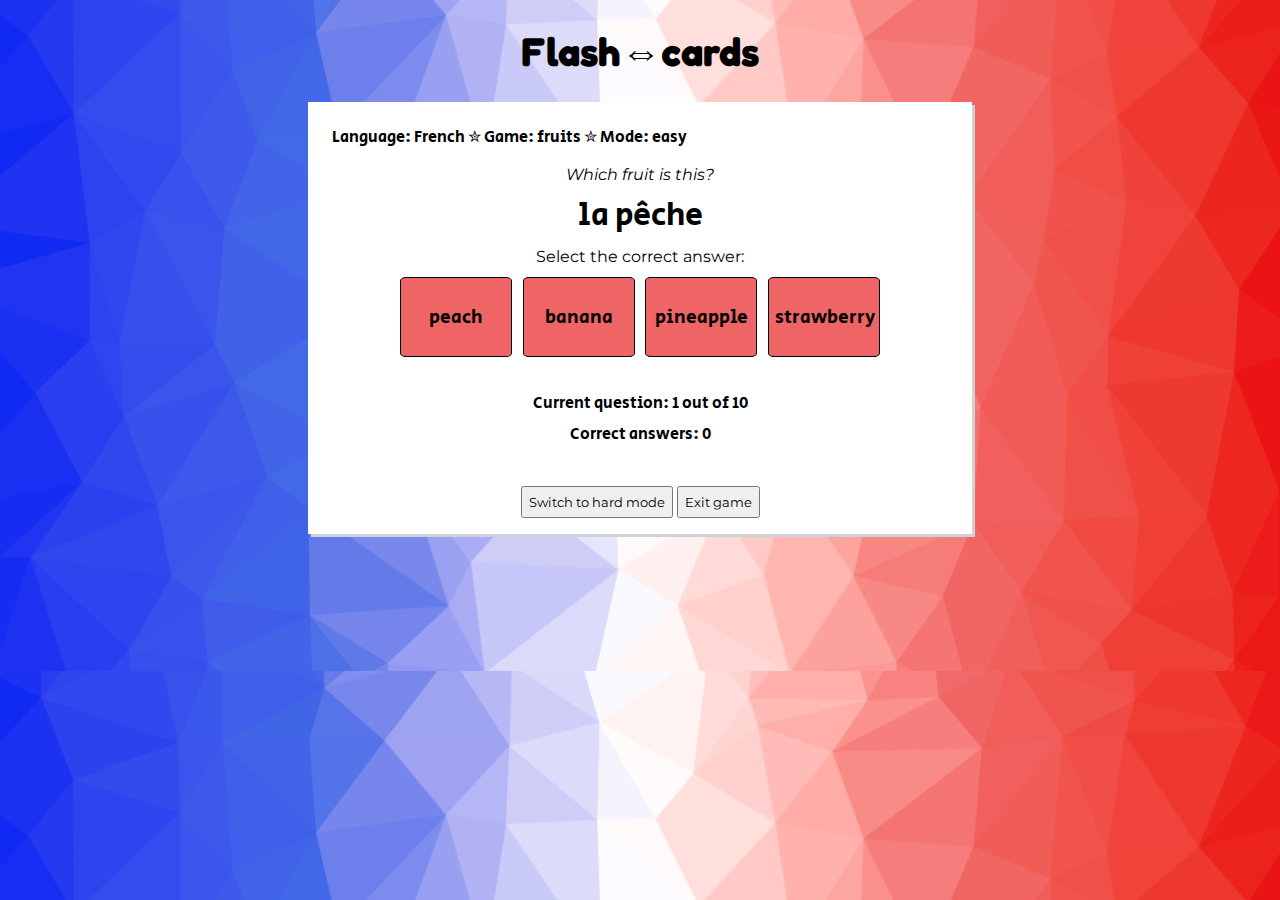
==== easymode.html @ 503d2516 "Add meta description to head element" ====
<!DOCTYPE html>
<html lang="en">
<head>
    <meta charset="UTF-8">
    <meta http-equiv="X-UA-Compatible" content="IE=edge">
    <meta name="viewport" content="width=device-width, initial-scale=1.0">
    <meta name="description" content="A French-English language-learning quiz game to help learn French vocabulary">
    <link href="assets/css/style.css" rel="stylesheet">
    <title>Flashcards | Multiple choice</title>
</head>
<body>
    <div id="heading">
        <h1><a href="index.html">Flash⇔cards</a></h1>
    </div>

    <div id="game-area">
        <div id="game-info">
            <p>Language: <span id="language"></span> ✮ Game: <span id="game-title"></span> 
                ✮ Mode: <span id="game-mode"></span></p>
        </div>

        <div>
            <p id="question-intro">Which fruit is this?</p>
        </div>
    
        <div id="question-text">
        </div>
    
        <div>
            <p>Select the correct answer:</p>
        </div>

        <div id="answer-button-area">
            <div id="first-two-buttons">
                <button class="answer-button" id="answer1"></button>
                <button class="answer-button" id="answer2"></button>
            </div>
            <div id="second-two-buttons">
                <button class="answer-button" id="answer3"></button>
                <button class="answer-button" id="answer4"></button>
            </div>
        </div>
    
        <div id="score-area">
            <p>Current question: <span id="current-question-number">1</span> out of <span id="total"></span></p>
            <p>Correct answers: <span id="correct-answers">0</span></p>
        </div>

        <div id="nav-buttons">
            <a href="hardmode.html"><button class="nav-button">Switch to hard mode</button>
            <a href="index.html"><button class="nav-button">Exit game</button></a>
        </div>
        
    </div>    
    <script src="assets/js/script-easy.js"></script>
</body>
</html>
---- assets/css/style.css ----
/* Google Fonts embed code */
@import url('https://fonts.googleapis.com/css2?family=Fredoka+One&family=Montserrat:wght@500&family=Secular+One&display=swap');

/* body/#game-area main background for all games */

body {
    font-family: Montserrat, Arial, Helvetica, sans-serif;
    background-color: royalblue;
    background-image: url('../../assets/images/flag-triangles.png');
    background-size: cover;
    background-position: center;
}

#game-area {
    width: 80%;
    margin: 0 auto;
    background-color: #ffffff;
    padding: 1rem;
    text-align: center;
    box-shadow: 3px 3px #cdd2d4;
}

/* h1 page title/logo */

h1 {
    font-family: 'Fredoka One', Arial, Helvetica, sans-serif;
    text-align: center;
    font-size: 2.5rem;
}

h2 {
    font-family: 'Fredoka One', Arial, Helvetica, sans-serif;
}

p {
    margin: 0.5rem;
}

/*the 'what x is this?' question*/

#question-intro {
    font-style: italic;
}

/*area for the question word chosen and displayed by the js*/

#question-text {
    font-family: 'Secular One', 'Times New Roman', Times, serif;
    font-size: 2rem;
}

/* multiple choice buttons in easy mode */

.answer-button {
    background-color: #EF6565;
    width: 7rem;
    height: 5rem;
    border-radius: 5%;
    border: 1px solid black;
    margin: 0.2rem;
    font-size: 1.2rem;
    font-family: 'Secular One', 'Times New Roman', Times, serif;
}

#first-two-buttons, #second-two-buttons {
    display: inline-block;
}

/* buttons at bottom of game-area to select/move around the games */

 #nav-buttons {
    margin-top: 2rem;
    text-align: center;
 }

 .nav-button {
    height: 2rem;
    font-family: Montserrat, Arial, Helvetica, sans-serif;
    margin-top: 0.5rem;
 }

 /* submit button next to text box on hard mode page*/

 #submit-arrow {
    border-radius: 50%;
    border: 0.5px solid black;
    height: 1.5rem;
    width: 1.5rem;
 }

 a {
    text-decoration: none;
    color: #000
 }

 /* section displaying info to the user to tell them which game they're on*/

 #game-info { 
    text-align: left;
    font-family: 'Secular One', 'Times New Roman', Times, serif;
    margin-bottom: 1rem;
    margin-top: 0;
 }


#score-area {
    margin-top: 2rem;
}

 #score-area p {
    font-family: 'Secular One', 'Times New Roman', Times, serif; 
 }

@media screen and (min-width: 1000px) {
    
#game-area {
        width: 50%;
    }   

 }

@media (pointer: fine) {

.answer-button:hover, #submit-arrow:hover {
    background-color: #6db8d1;
}

}
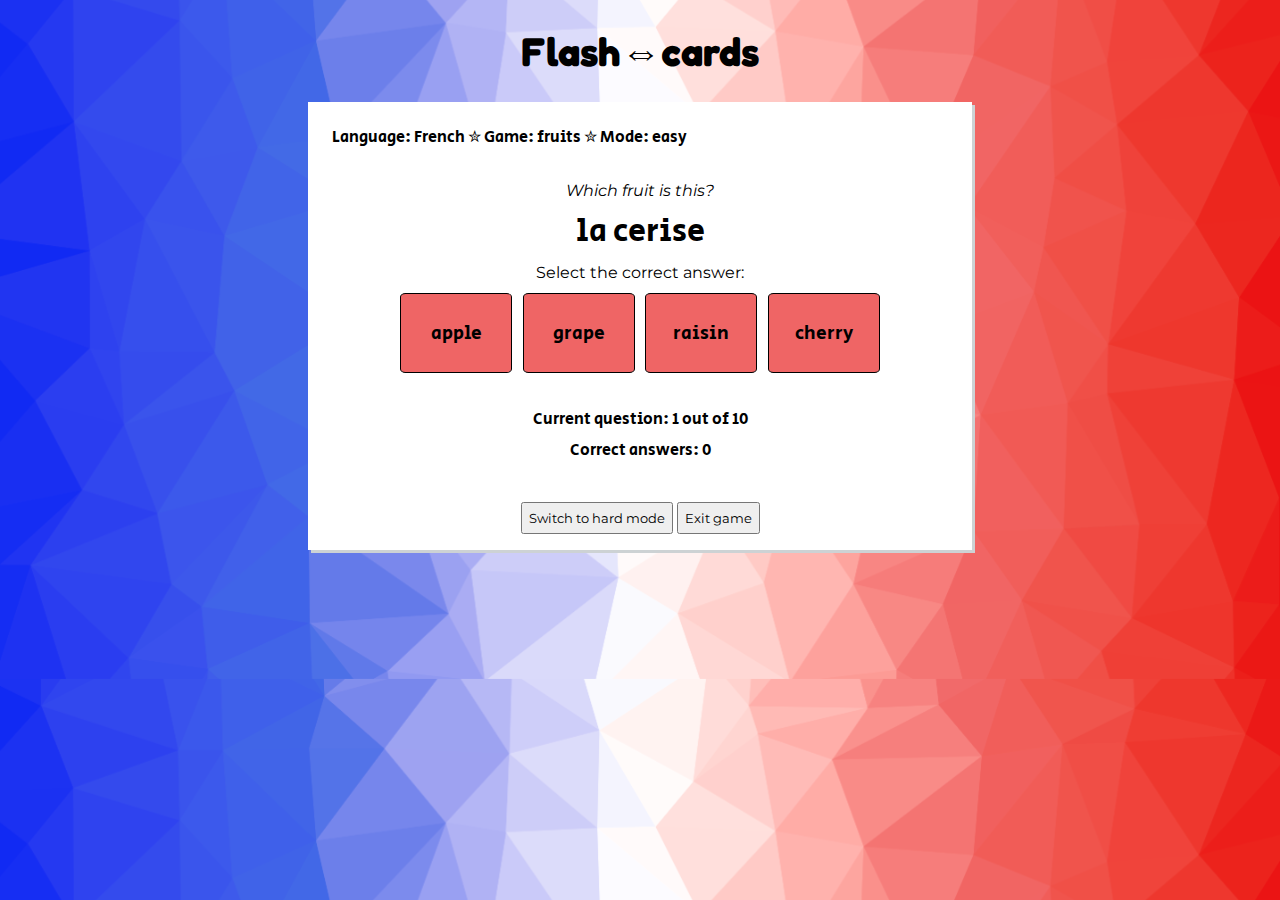
==== commit e7768635: "Add .trim to user input from text box" ====
--- a/easymode.html
+++ b/easymode.html
@@ -19,8 +19,8 @@
                 ✮ Mode: <span id="game-mode"></span></p>
         </div>
 
-        <div>
-            <p id="question-intro">Which fruit is this?</p>
+        <div id="question-intro">
+            <p>Which fruit is this?</p>
         </div>
     
         <div id="question-text">
--- a/assets/css/style.css
+++ b/assets/css/style.css
@@ -40,6 +40,7 @@
 
 #question-intro {
     font-style: italic;
+    margin-top: 2rem;
 }
 
 /*area for the question word chosen and displayed by the js*/
@@ -58,12 +59,22 @@
     border-radius: 5%;
     border: 1px solid black;
     margin: 0.2rem;
+    padding: 0;
     font-size: 1.2rem;
     font-family: 'Secular One', 'Times New Roman', Times, serif;
+    text-align: center;
+    color: #000;
 }
 
 #first-two-buttons, #second-two-buttons {
     display: inline-block;
+}
+
+/*text box for user to type in their answer on hard mode*/
+
+#user-answer {
+    font-size: 1.1rem;
+    max-width: 75%;
 }
 
 /* buttons at bottom of game-area to select/move around the games */
@@ -71,21 +82,14 @@
  #nav-buttons {
     margin-top: 2rem;
     text-align: center;
+    font-size: 1rem;
  }
 
  .nav-button {
     height: 2rem;
     font-family: Montserrat, Arial, Helvetica, sans-serif;
+    color: #000;
     margin-top: 0.5rem;
- }
-
- /* submit button next to text box on hard mode page*/
-
- #submit-arrow {
-    border-radius: 50%;
-    border: 0.5px solid black;
-    height: 1.5rem;
-    width: 1.5rem;
  }
 
  a {
@@ -123,6 +127,6 @@
 
 .answer-button:hover, #submit-arrow:hover {
     background-color: #6db8d1;
-}
+    }
 
 }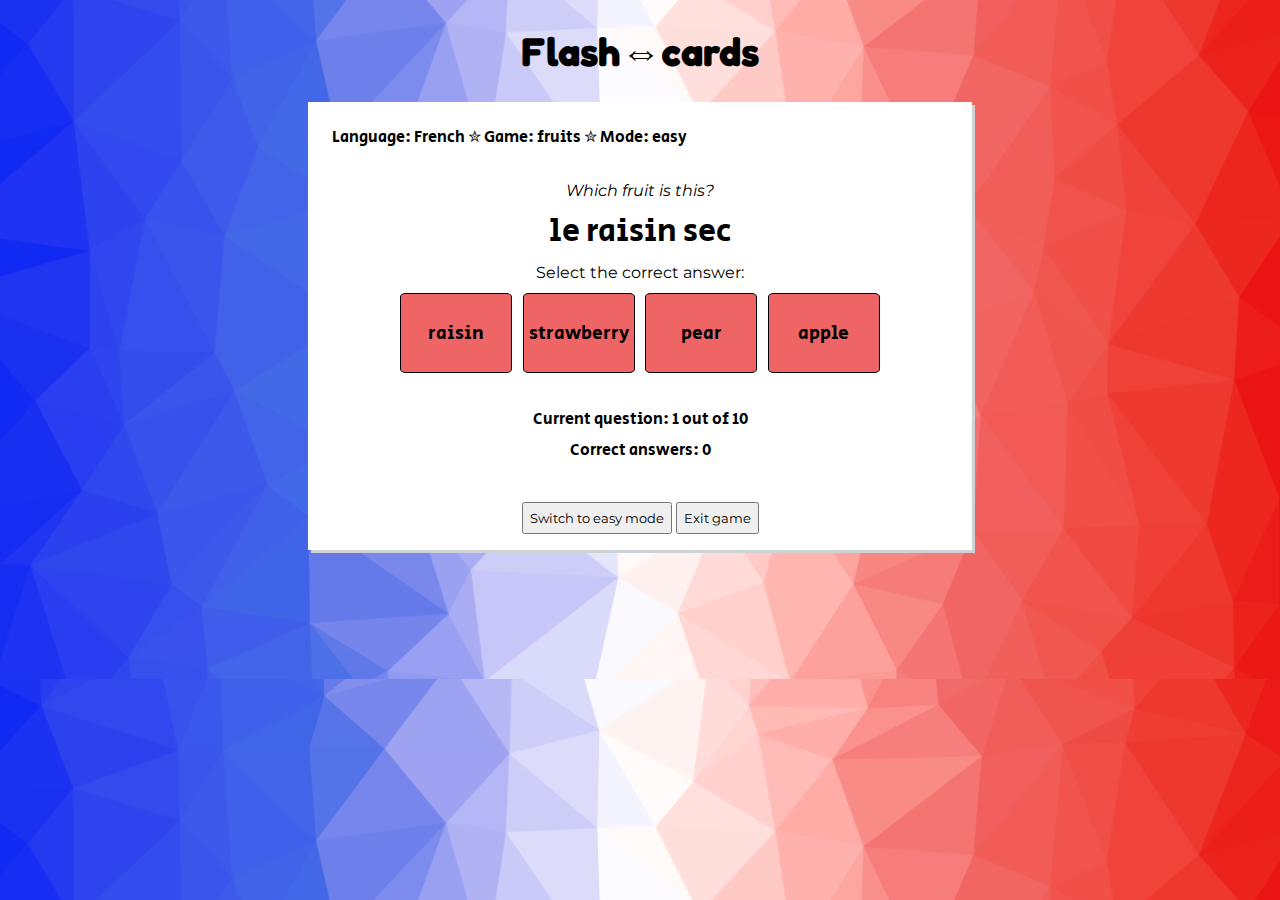
==== commit 9a7b23c9: "Fix html issues highlighted by w3c validator" ====
--- a/easymode.html
+++ b/easymode.html
@@ -47,8 +47,8 @@
         </div>
 
         <div id="nav-buttons">
-            <a href="hardmode.html"><button class="nav-button">Switch to hard mode</button>
-            <a href="index.html"><button class="nav-button">Exit game</button></a>
+            <button class="nav-button"><a href="easymode.html">Switch to easy mode</a></button>
+            <button class="nav-button"><a href="index.html">Exit game</a></button>
         </div>
         
     </div>    
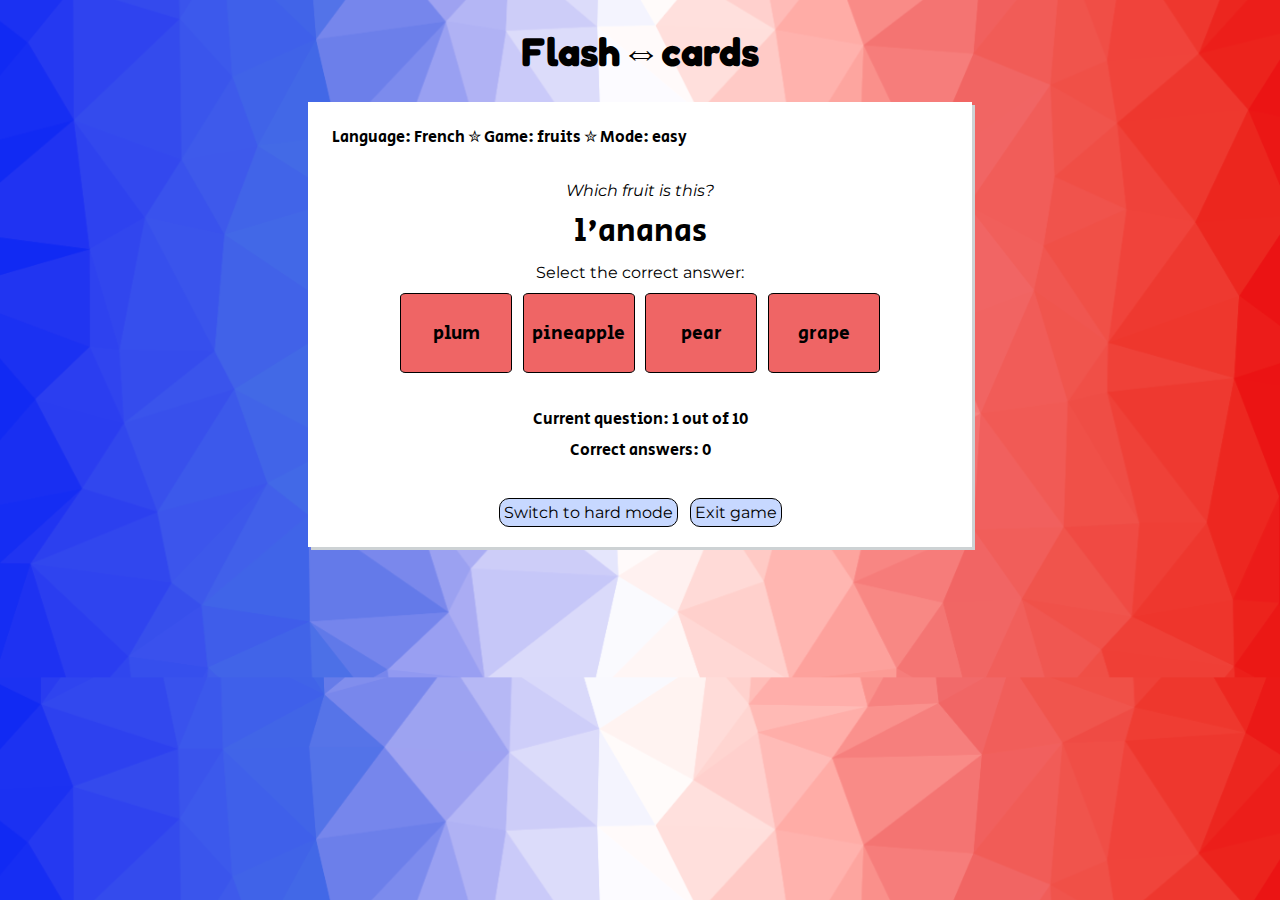
==== commit 0082890b: "Change nav buttons to styled divs" ====
--- a/easymode.html
+++ b/easymode.html
@@ -47,8 +47,8 @@
         </div>
 
         <div id="nav-buttons">
-            <button class="nav-button"><a href="easymode.html">Switch to easy mode</a></button>
-            <button class="nav-button"><a href="index.html">Exit game</a></button>
+            <div class="nav-button"><a href="hardmode.html">Switch to hard mode</a></div>
+            <div class="nav-button"><a href="index.html">Exit game</a></div>
         </div>
         
     </div>    
--- a/assets/css/style.css
+++ b/assets/css/style.css
@@ -70,7 +70,8 @@
     display: inline-block;
 }
 
-/*text box for user to type in their answer on hard mode*/
+/*text box for user to type in their answer on hard mode. 
+setting font size of over 1rem appears to stop phone browsers zooming in on the text box */
 
 #user-answer {
     font-size: 1.1rem;
@@ -86,10 +87,15 @@
  }
 
  .nav-button {
-    height: 2rem;
     font-family: Montserrat, Arial, Helvetica, sans-serif;
     color: #000;
-    margin-top: 0.5rem;
+    background-color: #c7d8ff;
+    margin: 0.25rem;
+    padding: 0.25rem;
+    border: 1px solid black;
+    border-radius: 10px;
+    max-width: 40%;
+    display: inline-block;
  }
 
  a {
@@ -125,8 +131,8 @@
 
 @media (pointer: fine) {
 
-.answer-button:hover, #submit-arrow:hover {
-    background-color: #6db8d1;
+.answer-button:hover {
+    background-color: #c7d8ff;
     }
 
 }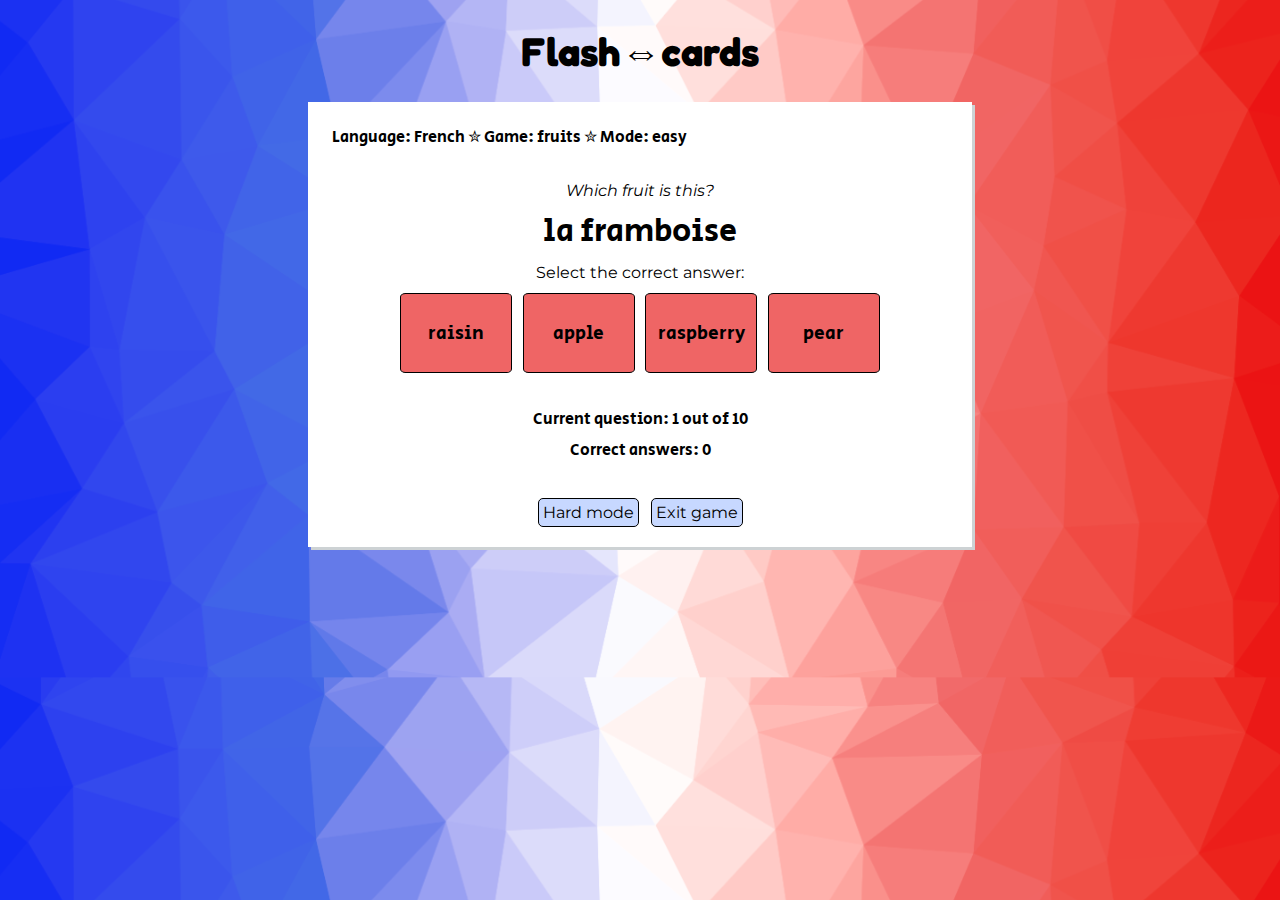
==== commit bde503ef: "Add html comments and changes nav button text" ====
--- a/easymode.html
+++ b/easymode.html
@@ -12,8 +12,10 @@
     <div id="heading">
         <h1><a href="index.html">Flash⇔cards</a></h1>
     </div>
+    <!--the white background area in which the game appears on the screen-->
+    <div id="game-area">
 
-    <div id="game-area">
+        <!--displays game info to the user-->
         <div id="game-info">
             <p>Language: <span id="language"></span> ✮ Game: <span id="game-title"></span> 
                 ✮ Mode: <span id="game-mode"></span></p>
@@ -23,6 +25,7 @@
             <p>Which fruit is this?</p>
         </div>
     
+        <!--the question word generated by the js appears here-->
         <div id="question-text">
         </div>
     
@@ -30,6 +33,7 @@
             <p>Select the correct answer:</p>
         </div>
 
+        <!--multiple choice buttons for the user to selet their answer-->
         <div id="answer-button-area">
             <div id="first-two-buttons">
                 <button class="answer-button" id="answer1"></button>
@@ -41,13 +45,14 @@
             </div>
         </div>
     
+        <!--displays a running total of the user's score and number of questions asked so far-->
         <div id="score-area">
             <p>Current question: <span id="current-question-number">1</span> out of <span id="total"></span></p>
             <p>Correct answers: <span id="correct-answers">0</span></p>
         </div>
 
         <div id="nav-buttons">
-            <div class="nav-button"><a href="hardmode.html">Switch to hard mode</a></div>
+            <div class="nav-button"><a href="hardmode.html">Hard mode</a></div>
             <div class="nav-button"><a href="index.html">Exit game</a></div>
         </div>
         
--- a/assets/css/style.css
+++ b/assets/css/style.css
@@ -93,8 +93,8 @@
     margin: 0.25rem;
     padding: 0.25rem;
     border: 1px solid black;
-    border-radius: 10px;
-    max-width: 40%;
+    border-radius: 5px;
+    max-width: 45%;
     display: inline-block;
  }
 
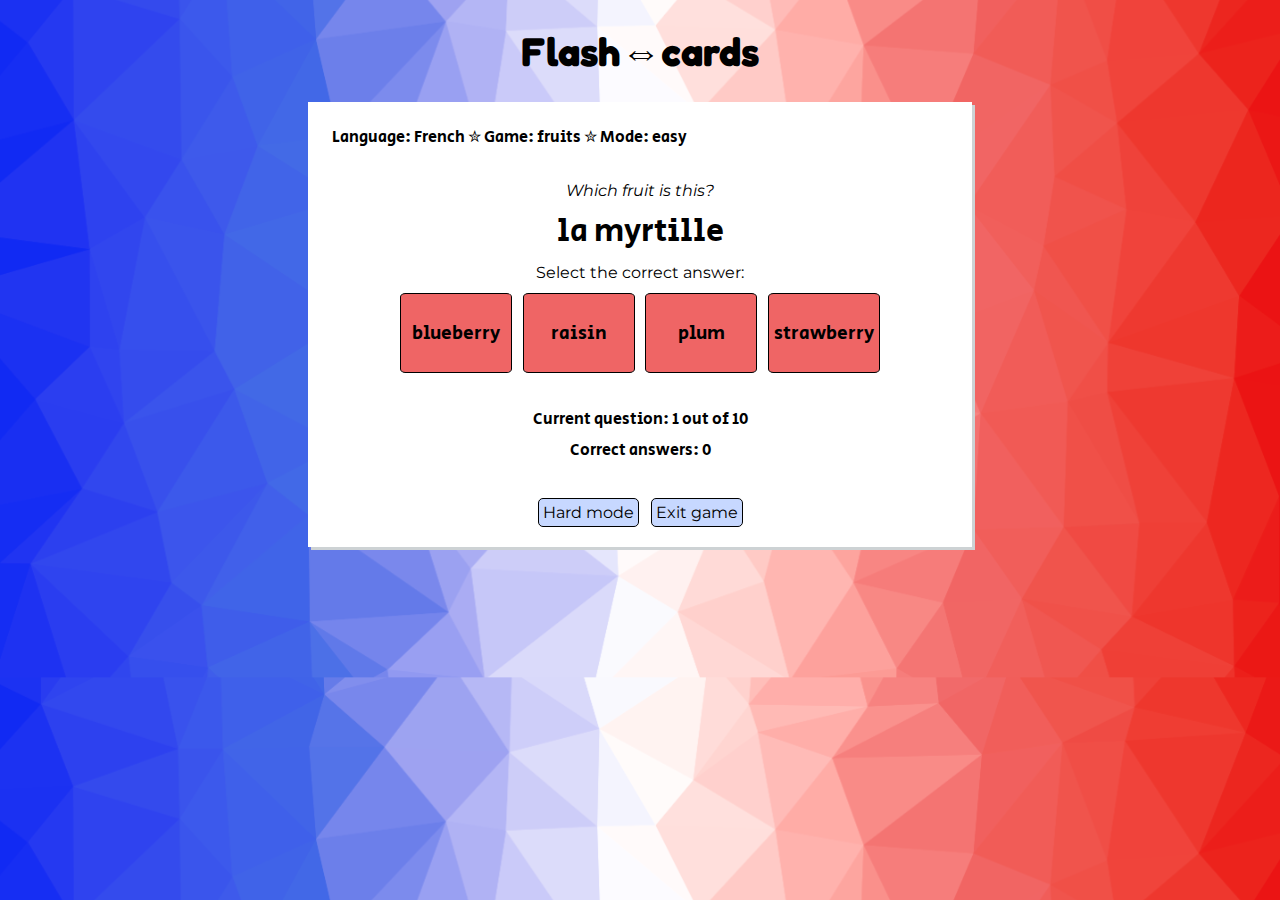
==== commit eb2141ce: "Remove aria role from submit button" ====
--- a/easymode.html
+++ b/easymode.html
@@ -52,8 +52,8 @@
         </div>
 
         <div id="nav-buttons">
-            <div class="nav-button"><a href="hardmode.html">Hard mode</a></div>
-            <div class="nav-button"><a href="index.html">Exit game</a></div>
+            <div class="nav-button" aria role="button"><a href="hardmode.html">Hard mode</a></div>
+            <div class="nav-button" aria role="button"><a href="index.html">Exit game</a></div>
         </div>
         
     </div>    
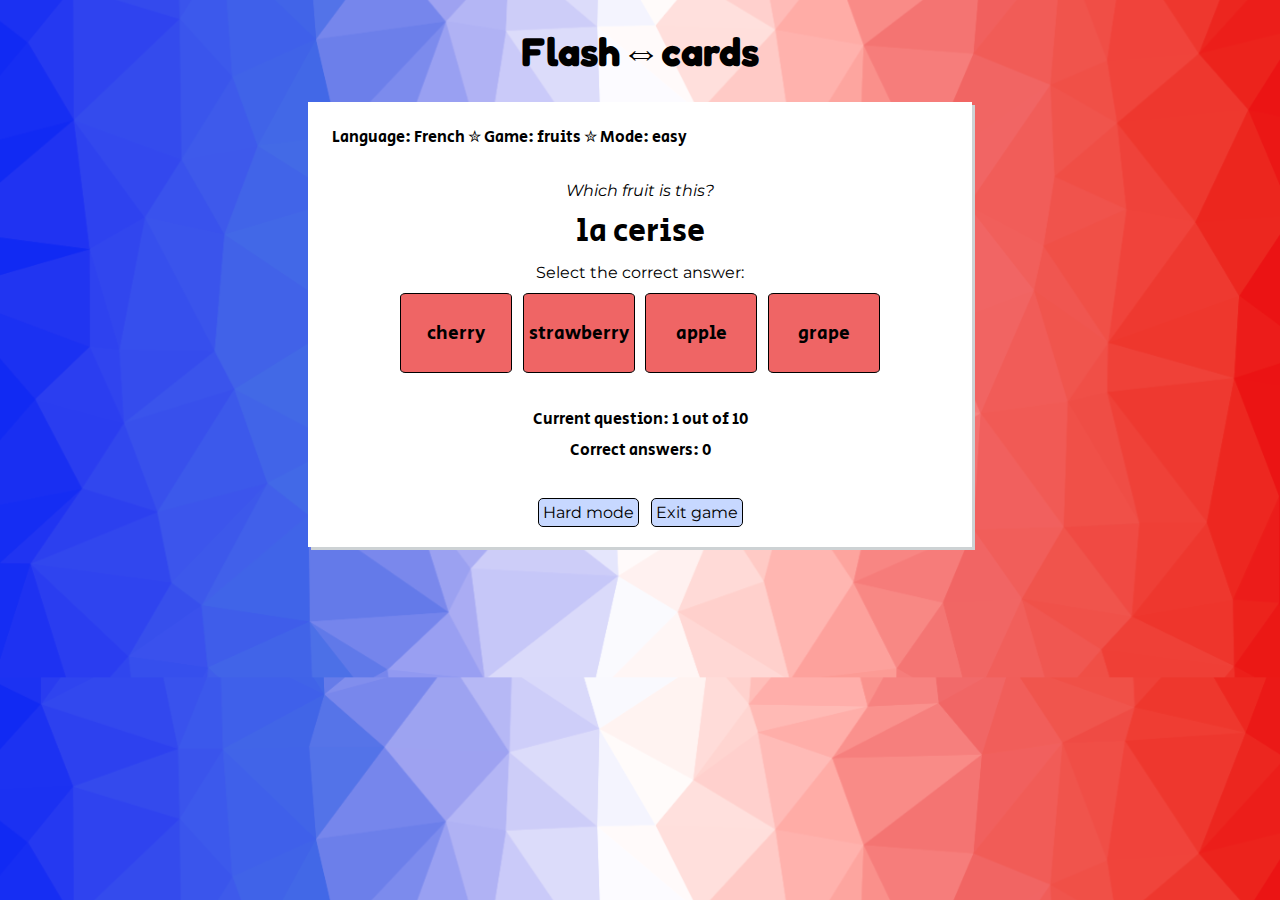
==== commit 555b8dfc: "Remove aria role" ====
--- a/easymode.html
+++ b/easymode.html
@@ -52,8 +52,8 @@
         </div>
 
         <div id="nav-buttons">
-            <div class="nav-button" aria role="button"><a href="hardmode.html">Hard mode</a></div>
-            <div class="nav-button" aria role="button"><a href="index.html">Exit game</a></div>
+            <div class="nav-button"><a href="hardmode.html">Hard mode</a></div>
+            <div class="nav-button"><a href="index.html">Exit game</a></div>
         </div>
         
     </div>    
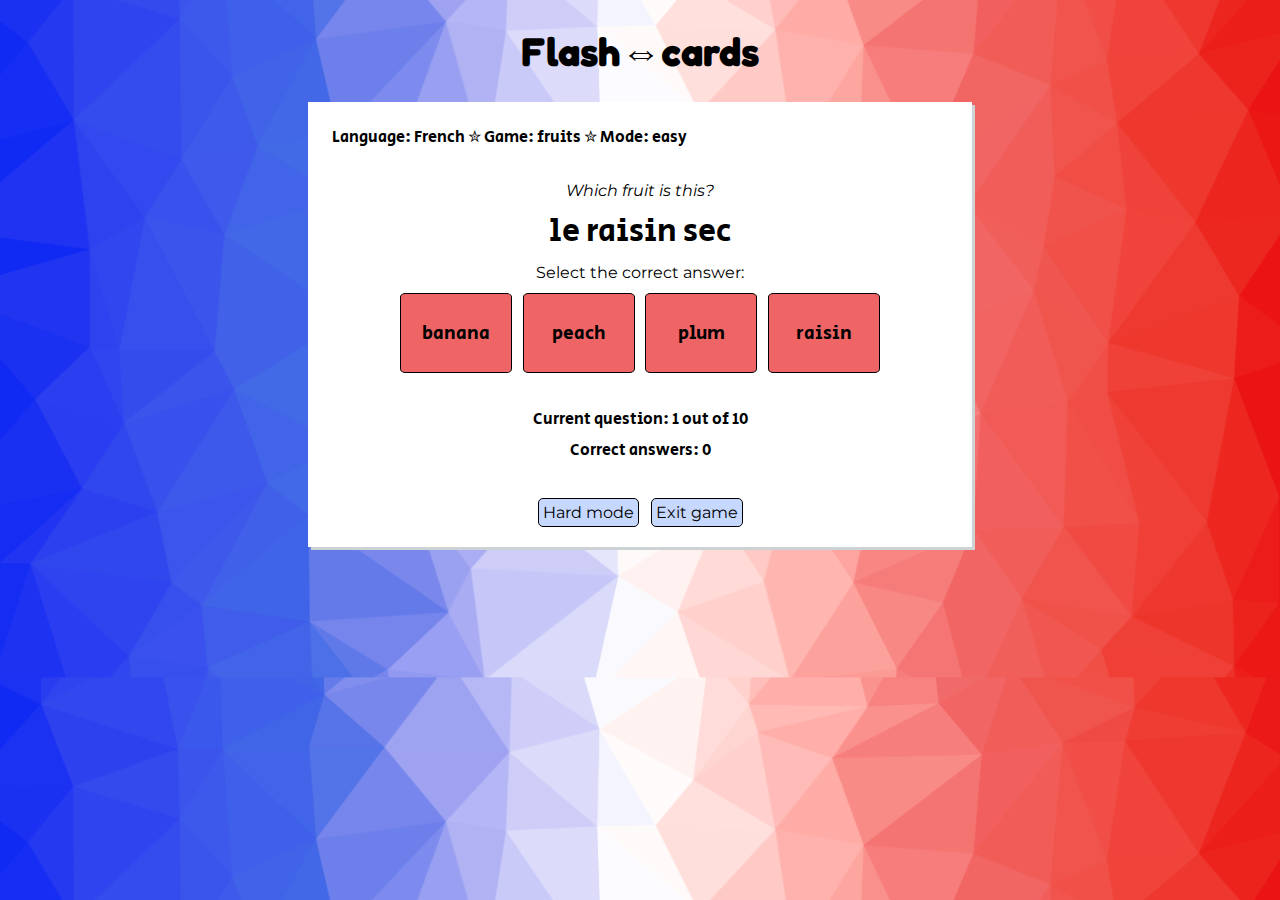
==== commit 57c933dc: "Move fruits array to separate file" ====
--- a/easymode.html
+++ b/easymode.html
@@ -57,6 +57,7 @@
         </div>
         
     </div>    
+    <script src="assets/js/fruits.js"></script>
     <script src="assets/js/script-easy.js"></script>
 </body>
 </html>